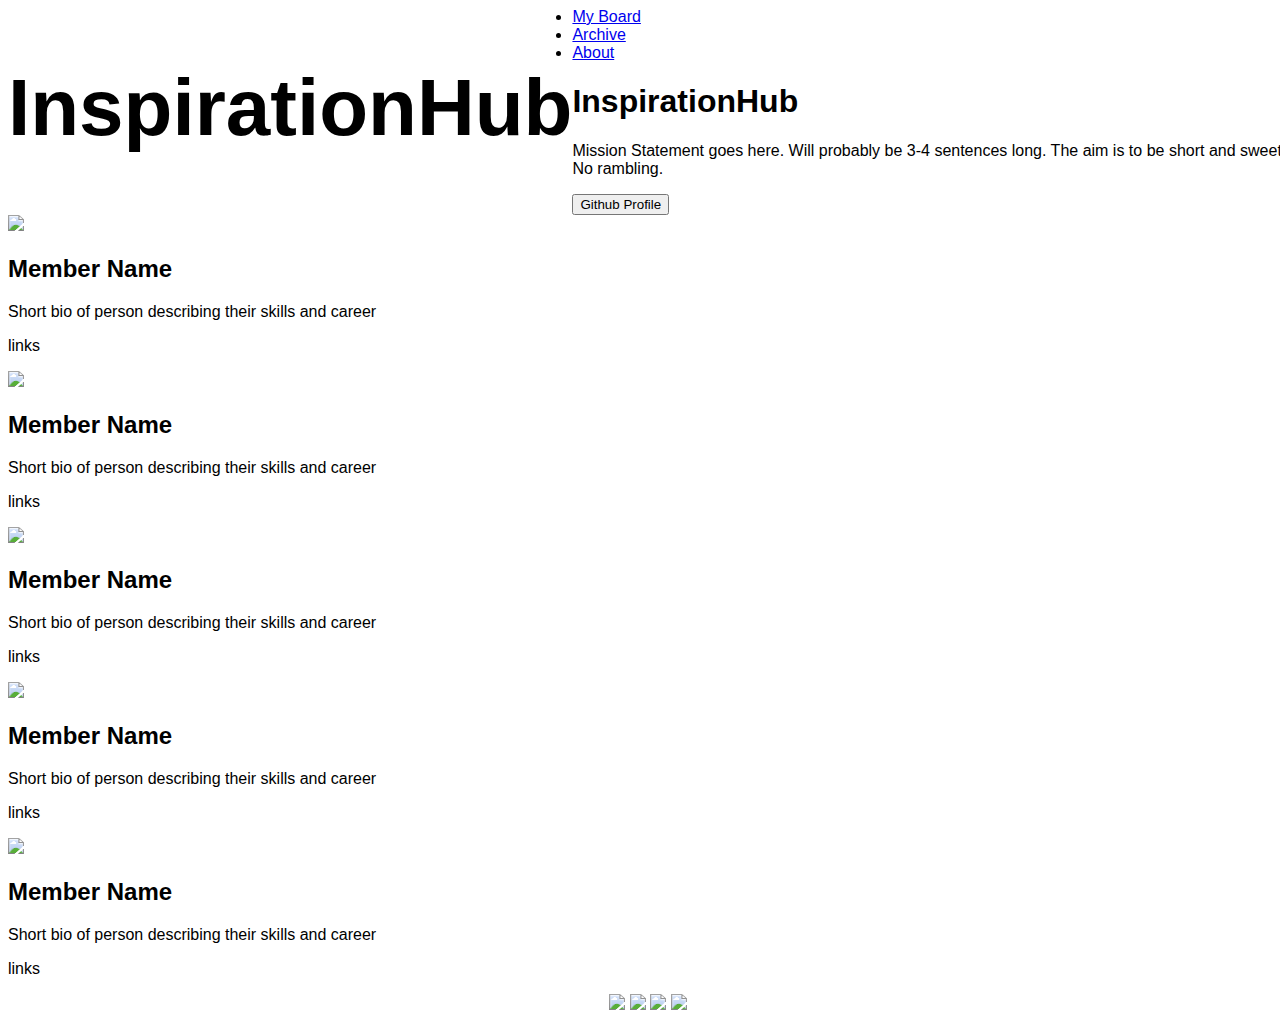
==== about.html @ e668d847 "Merge pull request #18 from peterjast/style" ====
<!DOCTYPE html>
<html lang="en">
<head>
  <header>
    <h1>InspirationHub</h1>
    <li id="my board"><a href="my-board.html">My Board</a></li>
    <li id="archive"><a href="archive.html">Archive</a></li>
    <li id="about"><a href="about.html">About</a></li>

</header>

    <meta charset="UTF-8">
    <meta http-equiv="X-UA-Compatible" content="IE=edge">
    <meta name="viewport" content="width=device-width, initial-scale=1.0">
    <title>InspirationHub</title>
    <link rel="stylesheet" href="css/reset.css">
    <link href="https://unpkg.com/tailwindcss@^2/dist/tailwind.min.css" rel="stylesheet">
    <link rel="stylesheet" href="css/style.css">
</head>
<body>
    <div class="container w-1/5 mx-auto py-8">
        <header>
        </header>
        <main class="my-8">
          <h1 class="flex w-full mx-auto items-center justify-center my-8 text-6xl font-bold">
            InspirationHub
          </h1>
          <p class="w-full text-xl text-gray-500">
            Mission Statement goes here. Will probably be 3-4 sentences long. The aim is to be short and sweet. No rambling.
          </p>
          <button class="w-2/5 bg-gray-900 text-gray-400 h-16 justify-center mt-8 mb-2" id="github-button">
            Github Profile
          </button>
          </div>
          <div class="flex w-full mx-auto items-center justify-center my-8 mt-2" id="team">
            <div class="flex">
              <img class="self-center w-24" src="https://via.placeholder.com/150" />
              <div class="ml-4">
                <h2 class="text-2xl" id="member-name">Member Name</h2>
                <p class="text-l text-gray-500">Short bio of person describing their skills and career</p>
                <p class="text-l">links</p>
              </div>
            </div>
          </div>
          <div class="flex w-full mx-auto items-center justify-center my-8" id="team">
            <div class="flex">
              <img class="self-center w-24" src="https://via.placeholder.com/150" />
              <div class="ml-4">
                <h2 class="text-2xl" id="member-name">Member Name</h2>
                <p class="text-l text-gray-500">Short bio of person describing their skills and career</p>
                <p class="text-l">links</p>
              </div>
            </div>
          </div>
          <div class="flex w-full mx-auto items-center justify-center my-8" id="team">
            <div class="flex">
              <img class="self-center w-24" src="https://via.placeholder.com/150" />
              <div class="ml-4">
                <h2 class="text-2xl" id="member-name">Member Name</h2>
                <p class="text-l text-gray-500">Short bio of person describing their skills and career</p>
                <p class="text-l">links</p>
              </div>
            </div>
          </div>
          <div class="flex w-full mx-auto items-center justify-center my-8" id="team">
            <div class="flex">
              <img class="self-center w-24" src="https://via.placeholder.com/150" />
              <div class="ml-4">
                <h2 class="text-2xl" id="member-name">Member Name</h2>
                <p class="text-l text-gray-500">Short bio of person describing their skills and career</p>
                <p class="text-l">links</p>
              </div>
            </div>
          </div>
          <div class="flex w-full mx-auto items-center justify-center my-8" id="team">
            <div class="flex">
              <img class="self-center w-24" src="https://via.placeholder.com/150" />
              <div class="ml-4">
                <h2 class="text-2xl" id="member-name">Member Name</h2>
                <p class="text-l text-gray-500">Short bio of person describing their skills and career</p>
                <p class="text-l">links</p>
              </div>
            </div>
          </div>
        </div>  
        </main>
    </div>
    <script src="app.js"></script>
    <footer>
      <div>
          <img src="img/twitter.png" />
          <img src="img/fb.png" />
          <img src="img/insta.png" />
          <img src="img/git.png" />
      </div>
  </footer>
</body>
</html>
---- css/style.css ----
* {
  font-family: Helvetica, Arial, sans-serif;
}

html, body {
  height: 100%;
  width: 100%;
}

header h1 {
  float: left;
  font-weight: bolder;
  font-size: 500%;
}

footer {
  text-align: center;
}

footer div {
  display: inline;
}

footer img {
  width: 40px;
}
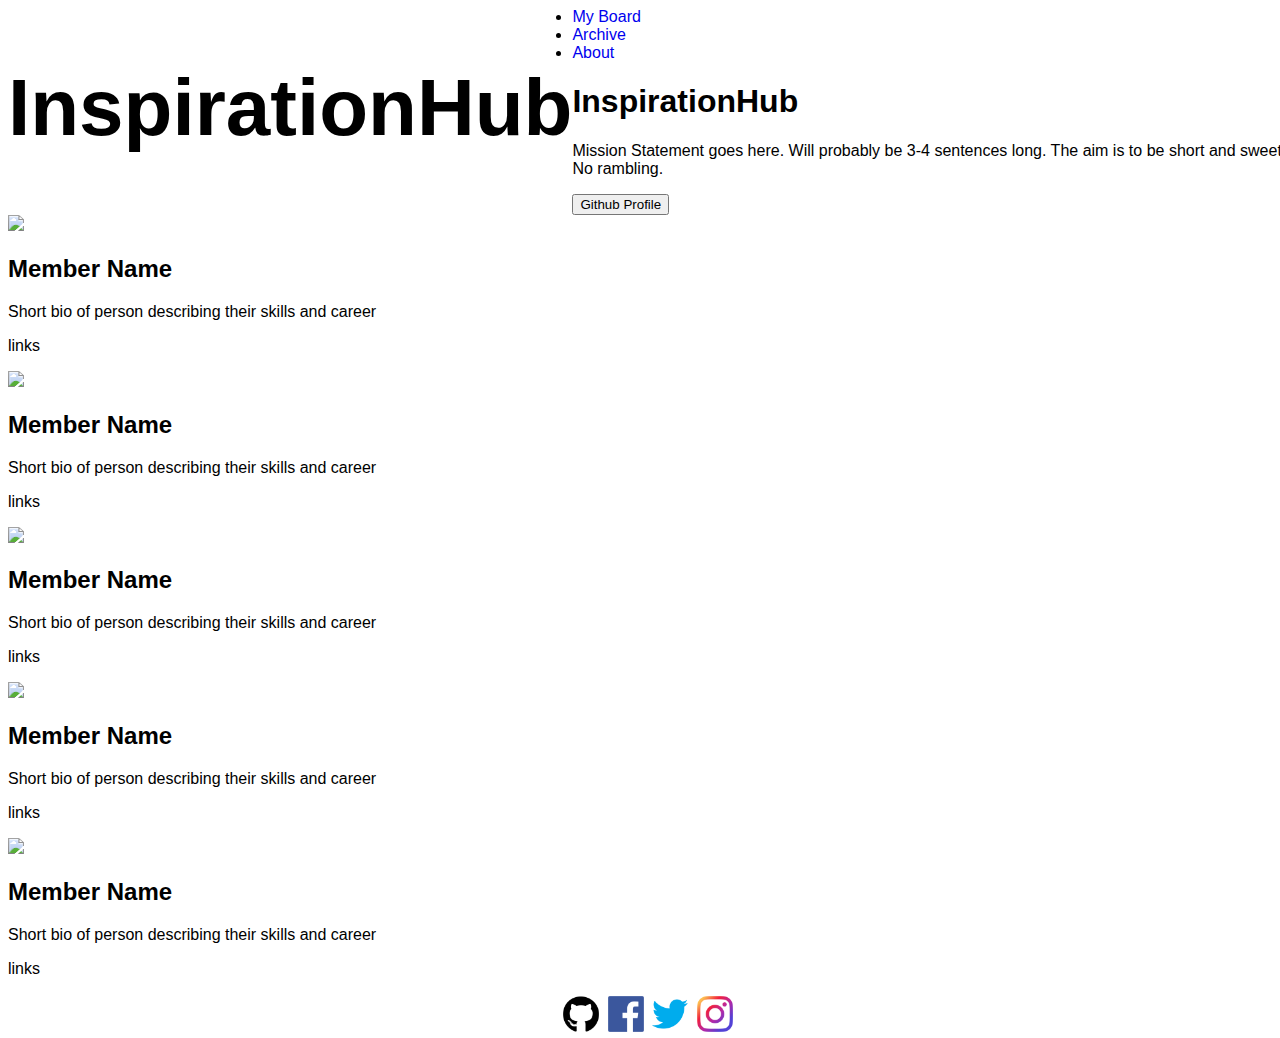
==== commit 11b066a6: "Added link for github icon and updated styling for it." ====
--- a/about.html
+++ b/about.html
@@ -88,10 +88,12 @@
     <script src="app.js"></script>
     <footer>
       <div>
-          <img src="img/twitter.png" />
-          <img src="img/fb.png" />
-          <img src="img/insta.png" />
-          <img src="img/git.png" />
+          <a href="https://github.com/peterjast/inspiration-hub">
+              <img src="images/social-icons/github-icon.png" />
+          </a>
+          <img src="images/social-icons/facebook-icon.png" />
+          <img src="images/social-icons/twitter-icon.png" />
+          <img src="images/social-icons/insta-icon.png" />
       </div>
   </footer>
 </body>
--- a/css/style.css
+++ b/css/style.css
@@ -5,6 +5,10 @@
 html, body {
   height: 100%;
   width: 100%;
+}
+
+a {
+  text-decoration: none;
 }
 
 header h1 {
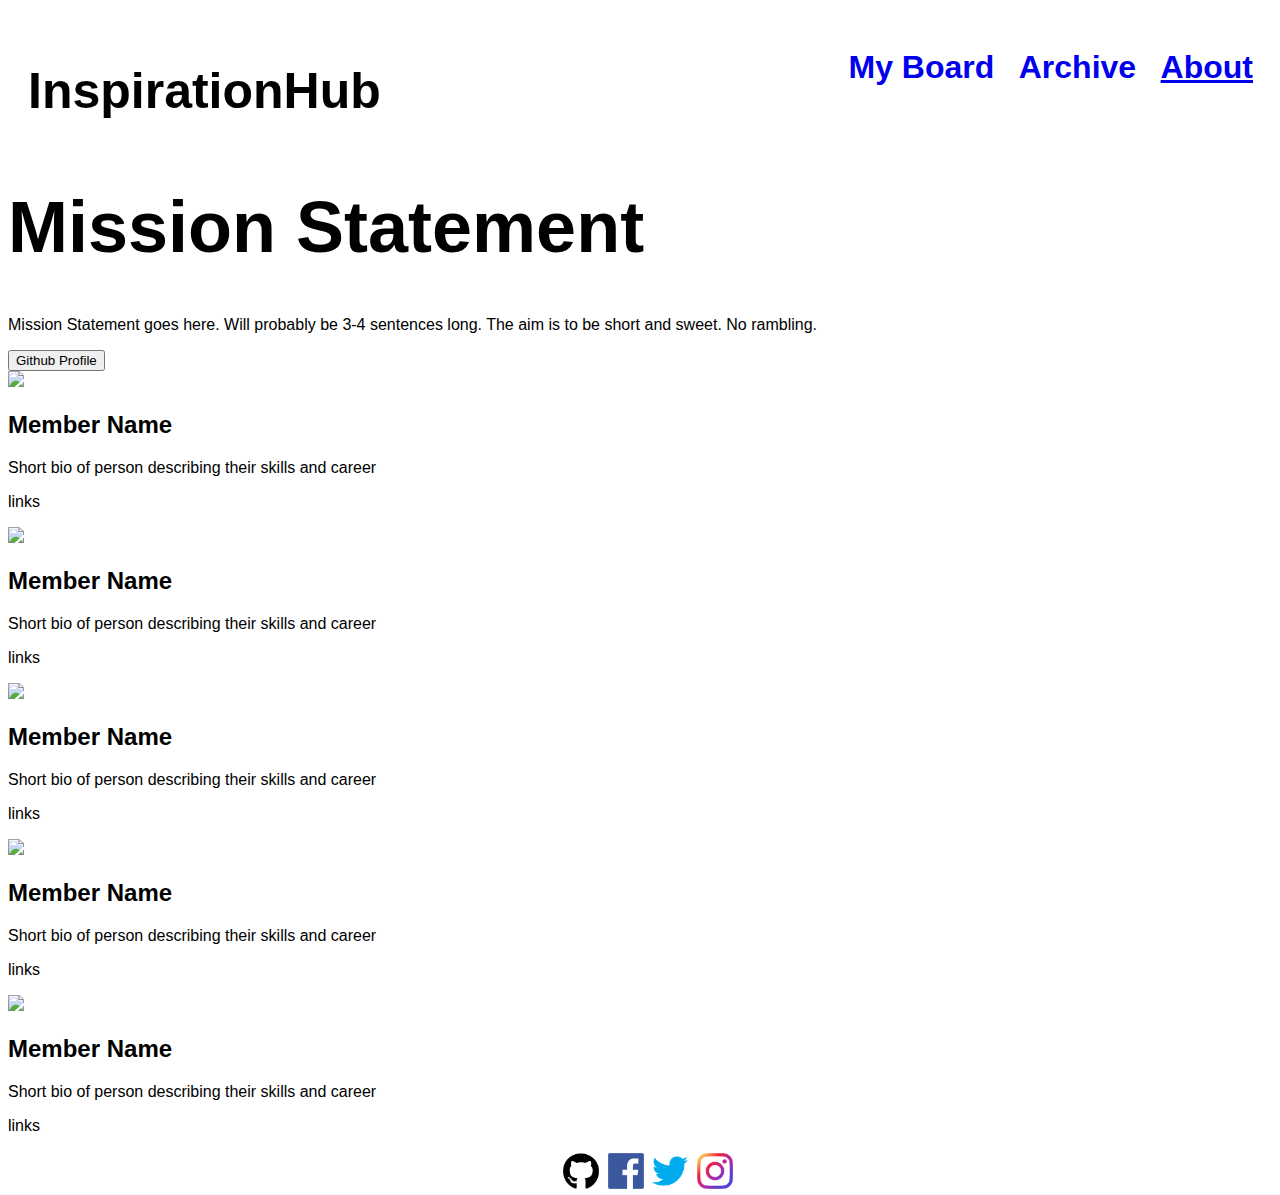
==== commit 90a179b5: "Merge pull request #21 from peterjast/style" ====
--- a/about.html
+++ b/about.html
@@ -1,100 +1,108 @@
 <!DOCTYPE html>
 <html lang="en">
+
 <head>
+  <meta charset="UTF-8">
+  <meta http-equiv="X-UA-Compatible" content="IE=edge">
+  <meta name="viewport" content="width=device-width, initial-scale=1.0">
+  <title>InspirationHub</title>
+  <link rel="stylesheet" href="css/reset.css">
+  <link rel="stylesheet" href="css/style.css">
+  <link rel="stylesheet" href="css/about.css">
+</head>
+
+<body>
+
   <header>
     <h1>InspirationHub</h1>
-    <li id="my board"><a href="my-board.html">My Board</a></li>
-    <li id="archive"><a href="archive.html">Archive</a></li>
-    <li id="about"><a href="about.html">About</a></li>
+    <ul>
+      <li id="my board"><a href="my-board.html">My Board</a></li>
+      <li id="archive"><a href="archive.html">Archive</a></li>
+      <li id="about"><a class="current-page" href="about.html">About</a></li>
+    </ul>
+  </header>
 
-</header>
+  <main class="my-8">
+    <div>
+      <h1 id="mission-title">
+        Mission Statement
+      </h1>
+      <p>
+        Mission Statement goes here. Will probably be 3-4 sentences long. The aim is to be short and sweet. No rambling.
+      </p>
+      <button id="github-button">
+        Github Profile
+      </button>
+    </div>
 
-    <meta charset="UTF-8">
-    <meta http-equiv="X-UA-Compatible" content="IE=edge">
-    <meta name="viewport" content="width=device-width, initial-scale=1.0">
-    <title>InspirationHub</title>
-    <link rel="stylesheet" href="css/reset.css">
-    <link href="https://unpkg.com/tailwindcss@^2/dist/tailwind.min.css" rel="stylesheet">
-    <link rel="stylesheet" href="css/style.css">
-</head>
-<body>
-    <div class="container w-1/5 mx-auto py-8">
-        <header>
-        </header>
-        <main class="my-8">
-          <h1 class="flex w-full mx-auto items-center justify-center my-8 text-6xl font-bold">
-            InspirationHub
-          </h1>
-          <p class="w-full text-xl text-gray-500">
-            Mission Statement goes here. Will probably be 3-4 sentences long. The aim is to be short and sweet. No rambling.
-          </p>
-          <button class="w-2/5 bg-gray-900 text-gray-400 h-16 justify-center mt-8 mb-2" id="github-button">
-            Github Profile
-          </button>
-          </div>
-          <div class="flex w-full mx-auto items-center justify-center my-8 mt-2" id="team">
-            <div class="flex">
-              <img class="self-center w-24" src="https://via.placeholder.com/150" />
-              <div class="ml-4">
-                <h2 class="text-2xl" id="member-name">Member Name</h2>
-                <p class="text-l text-gray-500">Short bio of person describing their skills and career</p>
-                <p class="text-l">links</p>
-              </div>
-            </div>
-          </div>
-          <div class="flex w-full mx-auto items-center justify-center my-8" id="team">
-            <div class="flex">
-              <img class="self-center w-24" src="https://via.placeholder.com/150" />
-              <div class="ml-4">
-                <h2 class="text-2xl" id="member-name">Member Name</h2>
-                <p class="text-l text-gray-500">Short bio of person describing their skills and career</p>
-                <p class="text-l">links</p>
-              </div>
-            </div>
-          </div>
-          <div class="flex w-full mx-auto items-center justify-center my-8" id="team">
-            <div class="flex">
-              <img class="self-center w-24" src="https://via.placeholder.com/150" />
-              <div class="ml-4">
-                <h2 class="text-2xl" id="member-name">Member Name</h2>
-                <p class="text-l text-gray-500">Short bio of person describing their skills and career</p>
-                <p class="text-l">links</p>
-              </div>
-            </div>
-          </div>
-          <div class="flex w-full mx-auto items-center justify-center my-8" id="team">
-            <div class="flex">
-              <img class="self-center w-24" src="https://via.placeholder.com/150" />
-              <div class="ml-4">
-                <h2 class="text-2xl" id="member-name">Member Name</h2>
-                <p class="text-l text-gray-500">Short bio of person describing their skills and career</p>
-                <p class="text-l">links</p>
-              </div>
-            </div>
-          </div>
-          <div class="flex w-full mx-auto items-center justify-center my-8" id="team">
-            <div class="flex">
-              <img class="self-center w-24" src="https://via.placeholder.com/150" />
-              <div class="ml-4">
-                <h2 class="text-2xl" id="member-name">Member Name</h2>
-                <p class="text-l text-gray-500">Short bio of person describing their skills and career</p>
-                <p class="text-l">links</p>
-              </div>
-            </div>
-          </div>
-        </div>  
-        </main>
+    <div id="team">
+      <div>
+        <img src="https://via.placeholder.com/150" />
+        <div>
+          <h2 id="member-name">Member Name</h2>
+          <p>Short bio of person describing their skills and career</p>
+          <p>links</p>
+        </div>
+      </div>
     </div>
-    <script src="app.js"></script>
-    <footer>
+
+    <div id="team">
       <div>
-          <a href="https://github.com/peterjast/inspiration-hub">
-              <img src="images/social-icons/github-icon.png" />
-          </a>
-          <img src="images/social-icons/facebook-icon.png" />
-          <img src="images/social-icons/twitter-icon.png" />
-          <img src="images/social-icons/insta-icon.png" />
+        <img src="https://via.placeholder.com/150" />
+        <div>
+          <h2 id="member-name">Member Name</h2>
+          <p>Short bio of person describing their skills and career</p>
+          <p>links</p>
+        </div>
       </div>
+    </div>
+
+    <div id="team">
+      <div>
+        <img src="https://via.placeholder.com/150" />
+        <div>
+          <h2 id="member-name">Member Name</h2>
+          <p>Short bio of person describing their skills and career</p>
+          <p>links</p>
+        </div>
+      </div>
+    </div>
+
+    <div id="team">
+      <div>
+        <img src="https://via.placeholder.com/150" />
+        <div>
+          <h2 id="member-name">Member Name</h2>
+          <p>Short bio of person describing their skills and career</p>
+          <p>links</p>
+        </div>
+      </div>
+    </div>
+
+    <div id="team">
+      <div>
+        <img src="https://via.placeholder.com/150" />
+        <div>
+          <h2 id="member-name">Member Name</h2>
+          <p>Short bio of person describing their skills and career</p>
+          <p>links</p>
+        </div>
+      </div>
+    </div>
+
+  </main>
+
+  <footer>
+    <div>
+      <a href="https://github.com/peterjast/inspiration-hub">
+        <img src="images/social-icons/github-icon.png" />
+      </a>
+      <img src="images/social-icons/facebook-icon.png" />
+      <img src="images/social-icons/twitter-icon.png" />
+      <img src="images/social-icons/insta-icon.png" />
+    </div>
   </footer>
+  <script src="js/app.js"></script>
 </body>
+
 </html>--- a/css/style.css
+++ b/css/style.css
@@ -9,12 +9,45 @@
 
 a {
   text-decoration: none;
+  font-family: Helvetica, Arial, sans-serif;
+}
+
+header {
+  height: 100px;
+  padding-bottom: 30px;
 }
 
 header h1 {
   float: left;
   font-weight: bolder;
-  font-size: 500%;
+  font-size: 50px;
+  padding: 20px;
+}
+
+header ul {
+  float: right;
+  padding: 25px;
+}
+
+header li {
+  display: inline;
+  font-size: 32px;
+  padding: 10px;
+  font-weight: bold;
+}
+
+header a:visited {
+  color: rgb(0, 0, 0);
+}
+
+header a:hover {
+  color: rgb(0, 131, 201);
+  text-shadow: 0 0 .65px rgb(0, 131, 201), 0 0 .65px rgb(0, 131, 201);
+}
+
+.current-page {
+  text-decoration: underline;
+  font-weight: bolder;
 }
 
 footer {
--- a/css/about.css
+++ b/css/about.css
@@ -0,0 +1,3 @@
+#mission-title {
+  font-size: 72px;
+}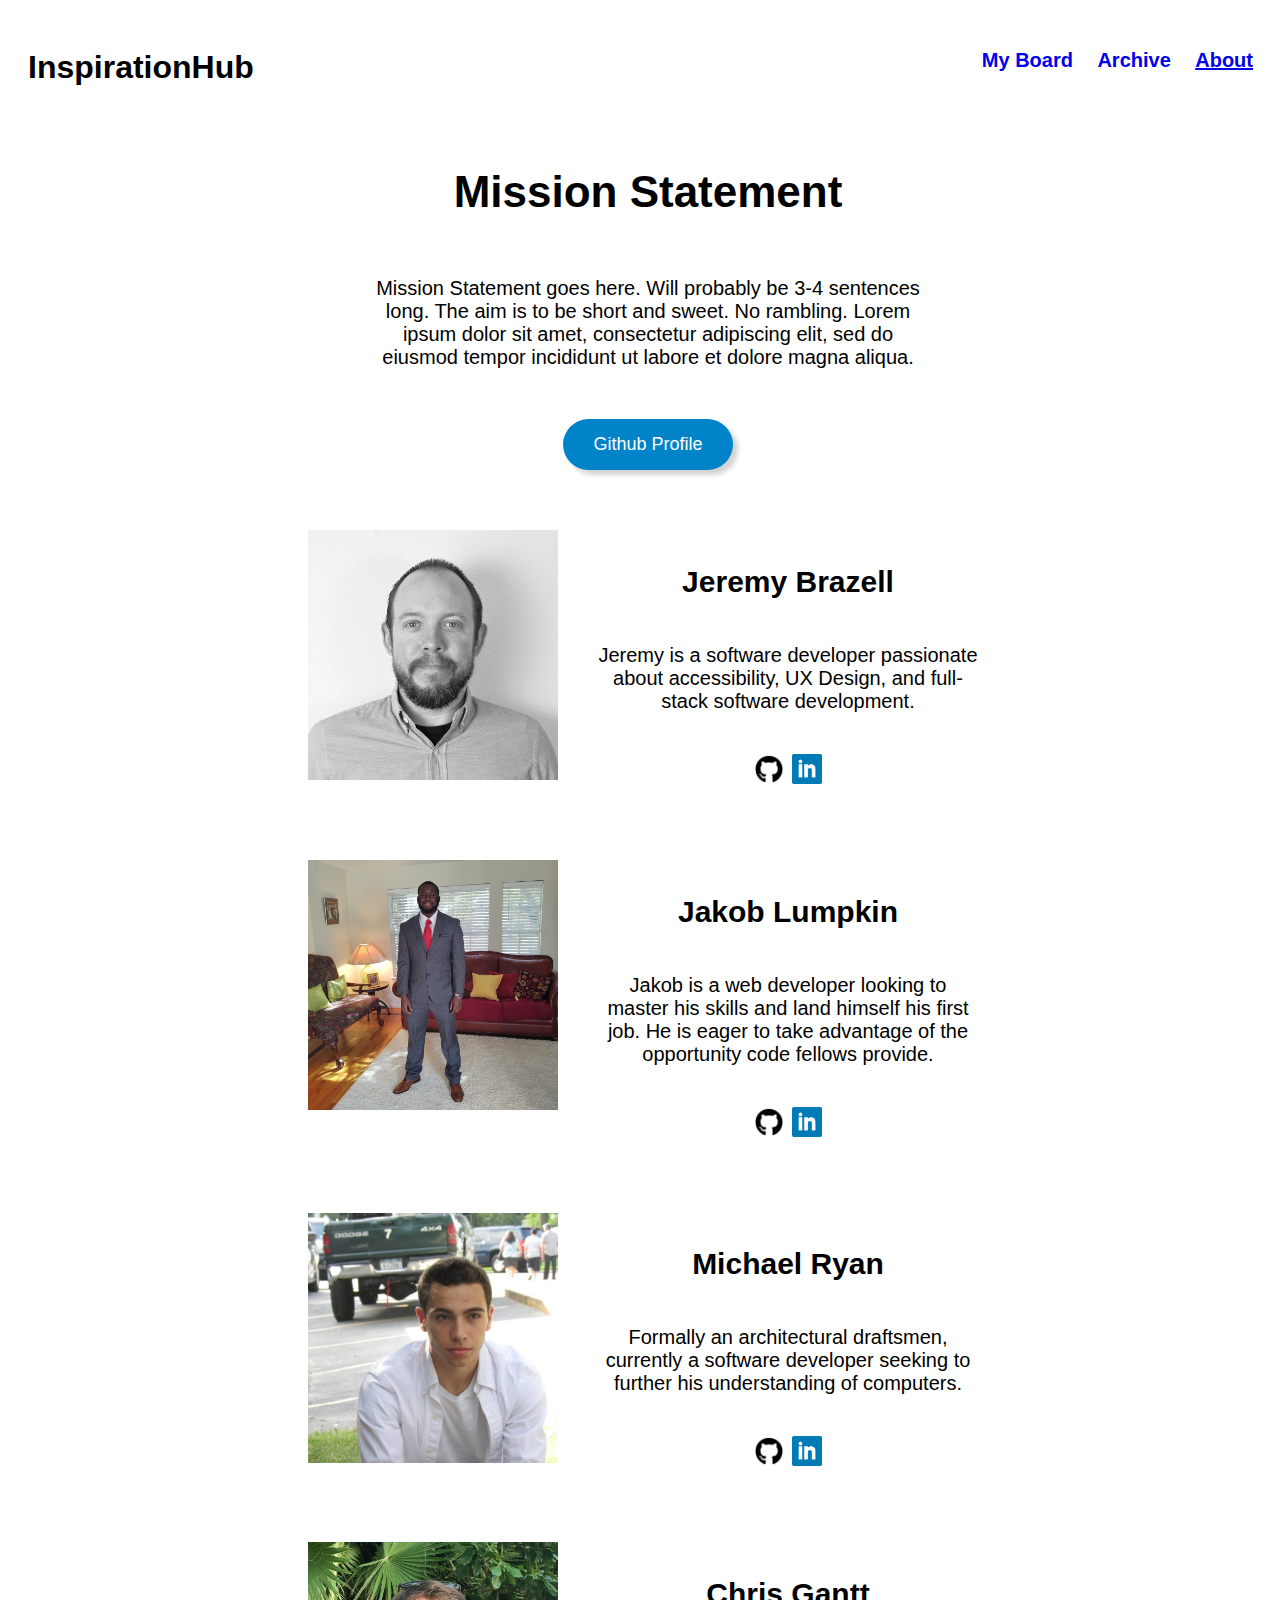
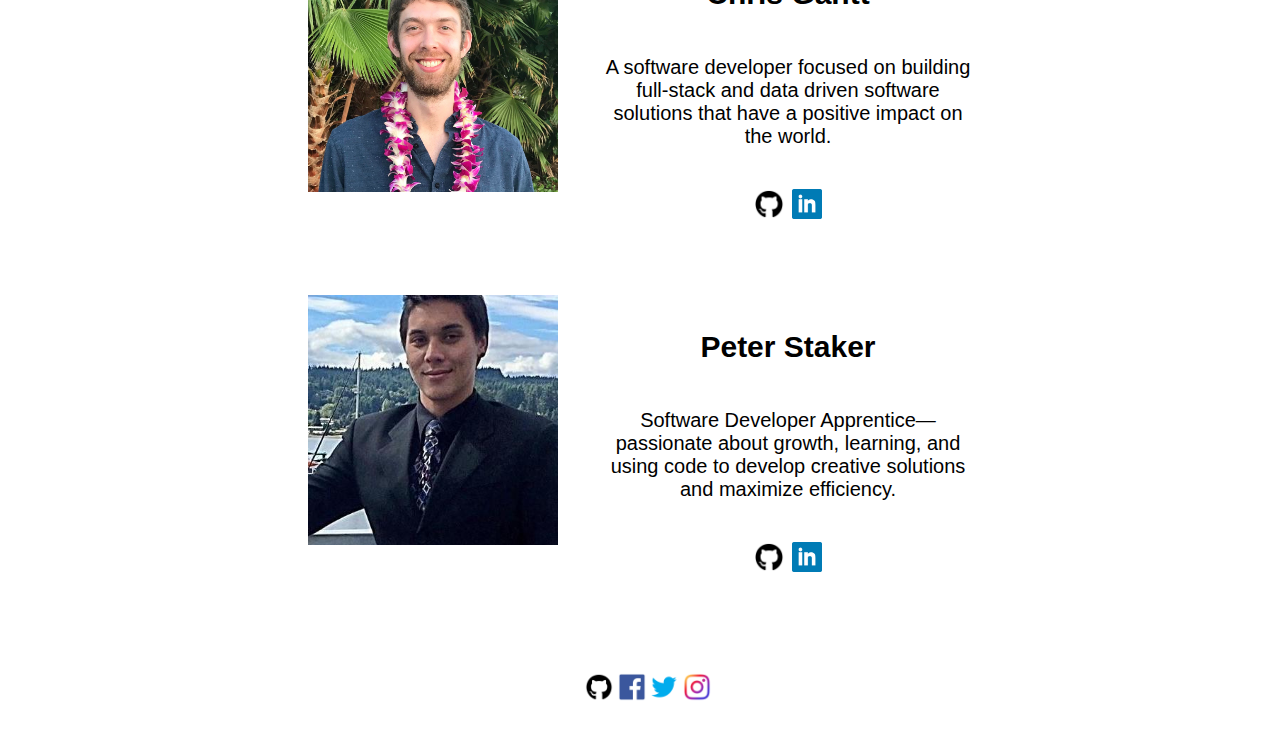
==== commit c8fdf5b4: "Merge pull request #27 from peterjast/about-style" ====
--- a/about.html
+++ b/about.html
@@ -22,79 +22,111 @@
     </ul>
   </header>
 
-  <main class="my-8">
-    <div>
-      <h1 id="mission-title">
+  <main>
+    <div id='mission'>
+      <h1>
         Mission Statement
       </h1>
       <p>
         Mission Statement goes here. Will probably be 3-4 sentences long. The aim is to be short and sweet. No rambling.
+        Lorem ipsum dolor sit amet, consectetur adipiscing elit, sed do eiusmod tempor incididunt ut labore et dolore
+        magna aliqua.
       </p>
-      <button id="github-button">
-        Github Profile
-      </button>
+      <a href="https://github.com/peterjast/inspiration-hub" target="_blank">
+        <button>Github Profile</button>
+      </a>
     </div>
 
-    <div id="team">
-      <div>
-        <img src="https://via.placeholder.com/150" />
-        <div>
-          <h2 id="member-name">Member Name</h2>
-          <p>Short bio of person describing their skills and career</p>
-          <p>links</p>
+    <section>
+      <div class="team-member">
+        <img class="profile-img" src="images/team/jeremy.jpg" />
+        <div class="member-description">
+          <h2>Jeremy Brazell</h2>
+          <p>Jeremy is a software developer passionate about accessibility, UX Design, and full-stack software development.</p>
+          <p>
+            <a href="https://github.com/jeremywbrazell" target="_blank">
+              <img src="images/social-icons/github-icon.png" />
+            </a>
+            <a href="https://www.linkedin.com/in/jeremywbrazell/" target="_blank">
+              <img src="images/social-icons/linkedin-icon.png" />
+            </a>
+          </p>
         </div>
       </div>
-    </div>
 
-    <div id="team">
-      <div>
-        <img src="https://via.placeholder.com/150" />
-        <div>
-          <h2 id="member-name">Member Name</h2>
-          <p>Short bio of person describing their skills and career</p>
-          <p>links</p>
+      <div class="team-member">
+        <img class="profile-img" src="images/team/jakob.jpg" />
+        <div class="member-description">
+          <h2>Jakob Lumpkin</h2>
+          <p>Jakob is a web developer looking to master his skills and land himself his first job. He is eager to take
+            advantage of the opportunity code fellows provide.</p>
+          <p>
+            <a href="https://github.com/jakoblumpkin" target="_blank">
+              <img src="images/social-icons/github-icon.png" />
+            </a>
+            <a href="https://www.linkedin.com/in/jakob-lumpkin-541541184/" target="_blank">
+              <img src="images/social-icons/linkedin-icon.png" />
+            </a>
+          </p>
         </div>
       </div>
-    </div>
 
-    <div id="team">
-      <div>
-        <img src="https://via.placeholder.com/150" />
-        <div>
-          <h2 id="member-name">Member Name</h2>
-          <p>Short bio of person describing their skills and career</p>
-          <p>links</p>
+      <div class="team-member">
+        <img class="profile-img" src="images/team/michael.jpg" />
+        <div class="member-description">
+          <h2>Michael Ryan</h2>
+          <p>Formally an architectural draftsmen, currently a software developer seeking to further his understanding of
+            computers.</p>
+          <p>
+            <a href="https://github.com/Michaelryan228" target="_blank">
+              <img src="images/social-icons/github-icon.png" />
+            </a>
+            <a href="https://www.linkedin.com/in/michaelanthonyryan/" target="_blank">
+              <img src="images/social-icons/linkedin-icon.png" />
+            </a>
+          </p>
         </div>
       </div>
-    </div>
 
-    <div id="team">
-      <div>
-        <img src="https://via.placeholder.com/150" />
-        <div>
-          <h2 id="member-name">Member Name</h2>
-          <p>Short bio of person describing their skills and career</p>
-          <p>links</p>
+      <div class="team-member">
+        <img class="profile-img" src="images/team/chris.jpg" />
+        <div class="member-description">
+          <h2>Chris Gantt</h2>
+          <p>A software developer focused on building full-stack and data driven software solutions that have a positive
+            impact on the world.</p>
+          <p>
+            <a href="https://github.com/ganttArt" target="_blank">
+              <img src="images/social-icons/github-icon.png" />
+            </a>
+            <a href="https://www.linkedin.com/in/gantt/" target="_blank">
+              <img src="images/social-icons/linkedin-icon.png" />
+            </a>
+          </p>
         </div>
       </div>
-    </div>
 
-    <div id="team">
-      <div>
-        <img src="https://via.placeholder.com/150" />
-        <div>
-          <h2 id="member-name">Member Name</h2>
-          <p>Short bio of person describing their skills and career</p>
-          <p>links</p>
+      <div class="team-member">
+        <img class="profile-img" src="images/team/peter.jpeg" />
+        <div class="member-description">
+          <h2>Peter Staker</h2>
+          <p>Software Developer Apprentice— passionate about growth, learning, and using code to develop creative
+            solutions and maximize efficiency.</p>
+          <p>
+            <a href="https://github.com/peterjast" target="_blank">
+              <img src="images/social-icons/github-icon.png" />
+            </a>
+            <a href="https://www.linkedin.com/in/peterjast/" target="_blank">
+              <img src="images/social-icons/linkedin-icon.png" />
+            </a>
+          </p>
         </div>
       </div>
-    </div>
-
+    </section>
   </main>
 
   <footer>
     <div>
-      <a href="https://github.com/peterjast/inspiration-hub">
+      <a href="https://github.com/peterjast/inspiration-hub" target="_blank">
         <img src="images/social-icons/github-icon.png" />
       </a>
       <img src="images/social-icons/facebook-icon.png" />
--- a/css/style.css
+++ b/css/style.css
@@ -20,7 +20,7 @@
 header h1 {
   float: left;
   font-weight: bolder;
-  font-size: 50px;
+  font-size: 32px;
   padding: 20px;
 }
 
@@ -31,7 +31,7 @@
 
 header li {
   display: inline;
-  font-size: 32px;
+  font-size: 20px;
   padding: 10px;
   font-weight: bold;
 }
@@ -42,7 +42,7 @@
 
 header a:hover {
   color: rgb(0, 131, 201);
-  text-shadow: 0 0 .65px rgb(0, 131, 201), 0 0 .65px rgb(0, 131, 201);
+  text-shadow: 0 0 .5px rgb(0, 131, 201), 0 0 .5px rgb(0, 131, 201);
 }
 
 .current-page {
@@ -59,5 +59,18 @@
 }
 
 footer img {
-  width: 40px;
+  width: 28px;
 }
+
+@media screen and (max-width: 600px) {
+  header li {
+    font-size: 18px;
+    padding: 5px;
+    font-weight: bold;
+  }
+
+  header h1 {
+    font-size: 25px;
+    padding-right: 5px;
+  }
+}
--- a/css/about.css
+++ b/css/about.css
@@ -1,3 +1,111 @@
-#mission-title {
-  font-size: 72px;
-}+body {
+  text-align: -webkit-center;
+}
+
+main {
+  width: 70%;
+}
+
+#mission {
+  margin-bottom: 50px;
+}
+
+#mission h1 {
+  font-size: 44px;
+  padding-bottom: 10px;
+}
+
+#mission p {
+  padding: 20px;
+  font-size: 20px;
+}
+
+#mission button {
+  background-color: rgb(0, 131, 201);
+  color: white;
+  padding: 15px 30px;
+  font-size: 18px;
+  border-radius: 50px;
+  border: none;
+  box-shadow: 5px 5px 5px lightgrey;
+  outline: none;
+  margin: 10px;
+}
+
+.team-member {
+  margin: 40px;
+  display: flex;
+  justify-content: center;
+}
+
+.profile-img {
+  width: 250px;
+  height: 250px;
+  object-fit: cover;
+  padding-right: 30px;
+}
+
+.member-description {
+  float: right;
+  max-width: 400px;
+}
+
+.member-description h2 {
+  font-size: 30px;
+  padding: 10px;
+}
+
+.member-description p {
+  font-size: 20px;
+  padding: 10px;
+}
+
+.member-description img {
+  width: 30px;
+  padding: 1px;
+}
+
+
+footer {
+  padding: 25px;
+}
+
+@media screen and (max-width:924px) {
+  main {
+    width: 100%;
+  }
+
+  #mission {
+    width: 80%;
+  }
+
+  .profile-img {
+    width: 200px;
+    height: 200px;
+  }
+  
+  .member-description h2 {
+    font-size: 24px;
+  }
+  
+  .member-description p {
+    font-size: 18px;
+  }
+}
+
+@media screen and (min-width: 767px) {
+  #mission p {
+    max-width: 546px;
+  }
+}
+
+@media screen and (max-width: 580px) {
+  .member-description h2 {
+    font-size: 18px;
+    padding-bottom: 5px;
+  }
+  
+  .member-description p {
+    font-size: 15px;
+  }
+}
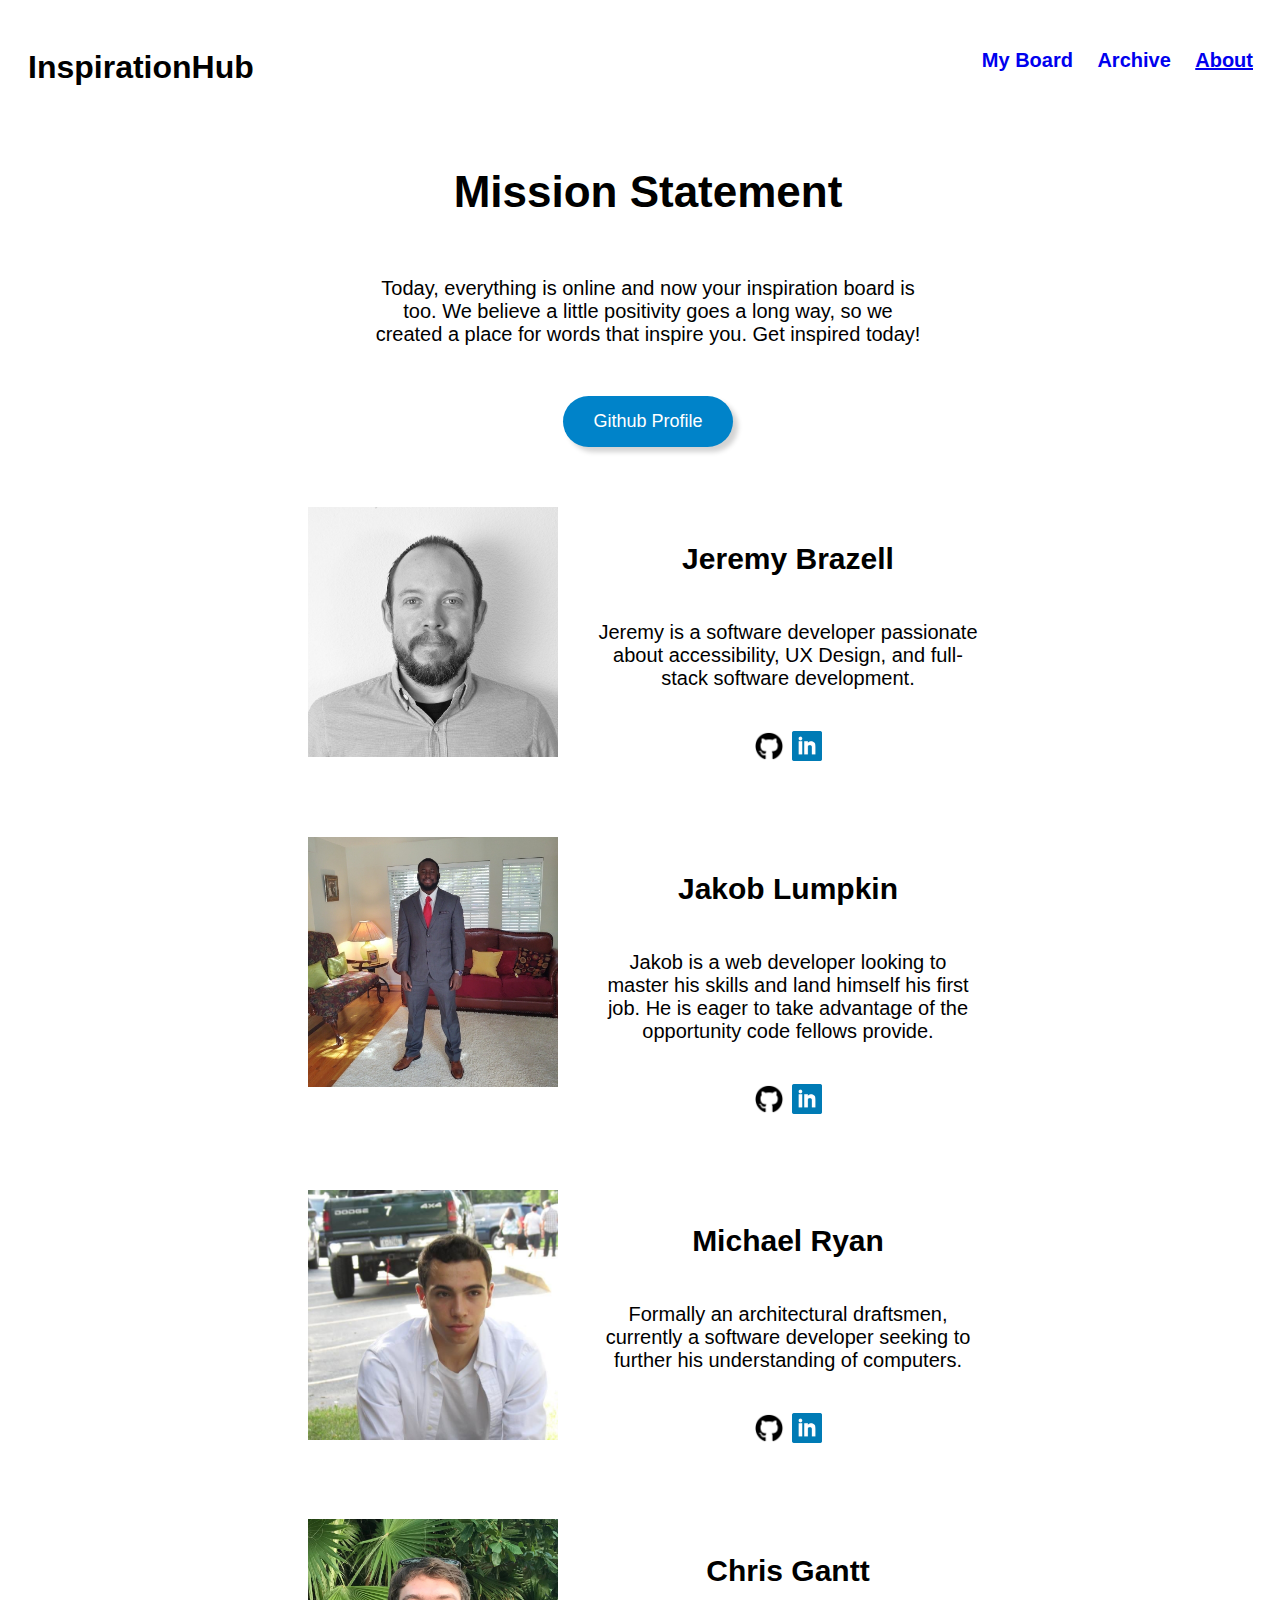
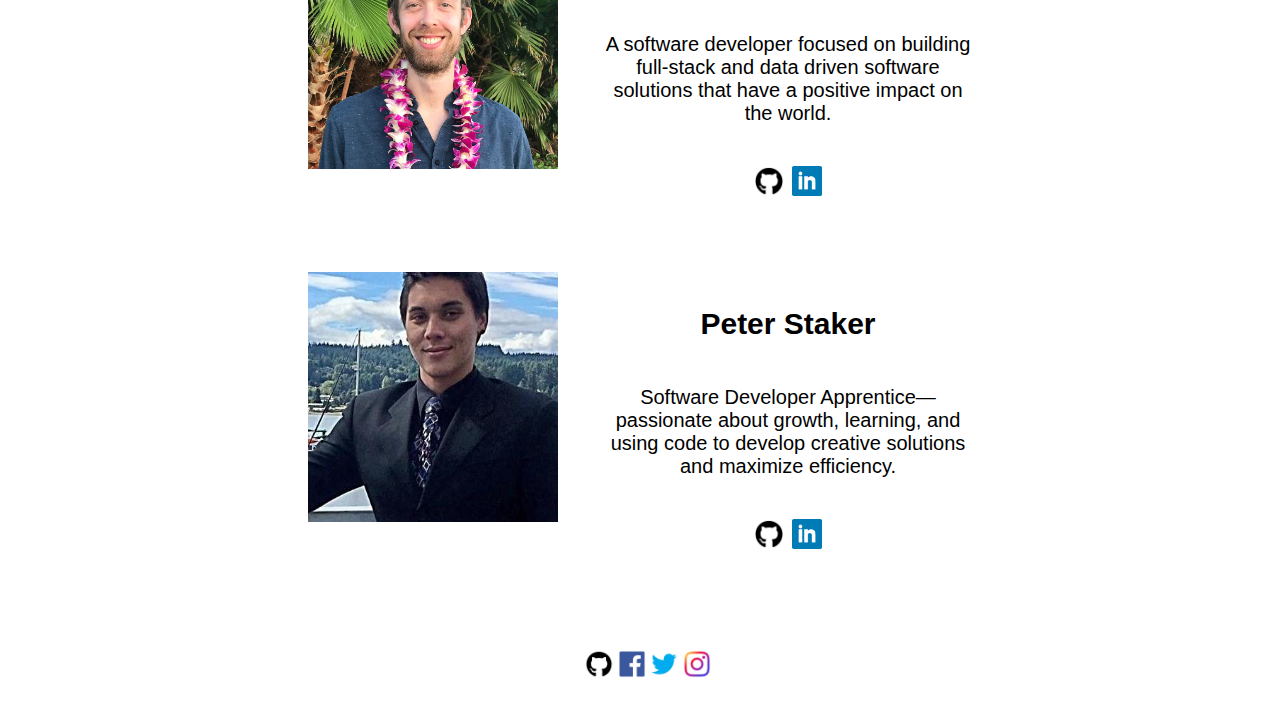
==== commit ab33c33e: "Merge pull request #30 from peterjast/tagline" ====
--- a/about.html
+++ b/about.html
@@ -28,9 +28,8 @@
         Mission Statement
       </h1>
       <p>
-        Mission Statement goes here. Will probably be 3-4 sentences long. The aim is to be short and sweet. No rambling.
-        Lorem ipsum dolor sit amet, consectetur adipiscing elit, sed do eiusmod tempor incididunt ut labore et dolore
-        magna aliqua.
+        Today, everything is online and now your inspiration board is too. We believe a little positivity goes a long
+        way, so we created a place for words that inspire you. Get inspired today!
       </p>
       <a href="https://github.com/peterjast/inspiration-hub" target="_blank">
         <button>Github Profile</button>
@@ -42,7 +41,8 @@
         <img class="profile-img" src="images/team/jeremy.jpg" />
         <div class="member-description">
           <h2>Jeremy Brazell</h2>
-          <p>Jeremy is a software developer passionate about accessibility, UX Design, and full-stack software development.</p>
+          <p>Jeremy is a software developer passionate about accessibility, UX Design, and full-stack software
+            development.</p>
           <p>
             <a href="https://github.com/jeremywbrazell" target="_blank">
               <img src="images/social-icons/github-icon.png" />
--- a/css/style.css
+++ b/css/style.css
@@ -52,6 +52,8 @@
 
 footer {
   text-align: center;
+  padding-top: 600px
+  border: 1px solid red;
 }
 
 footer div {
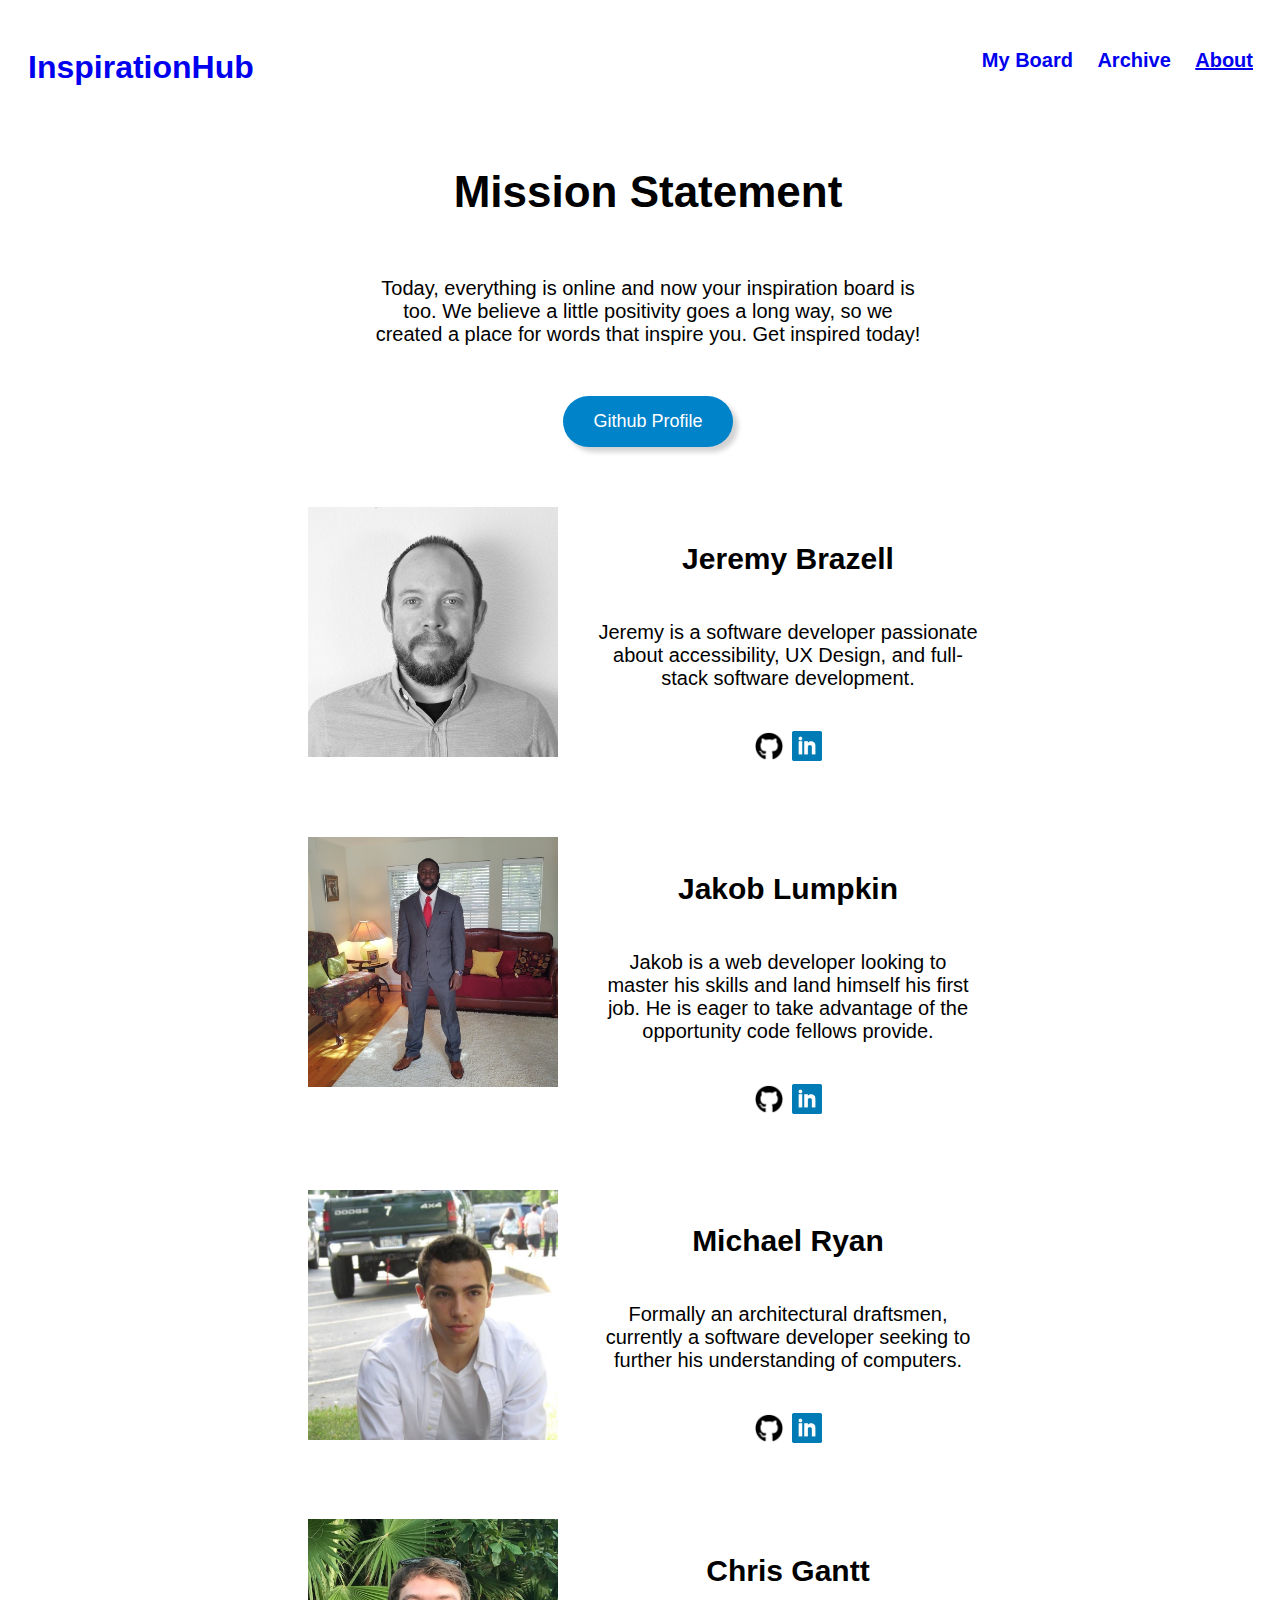
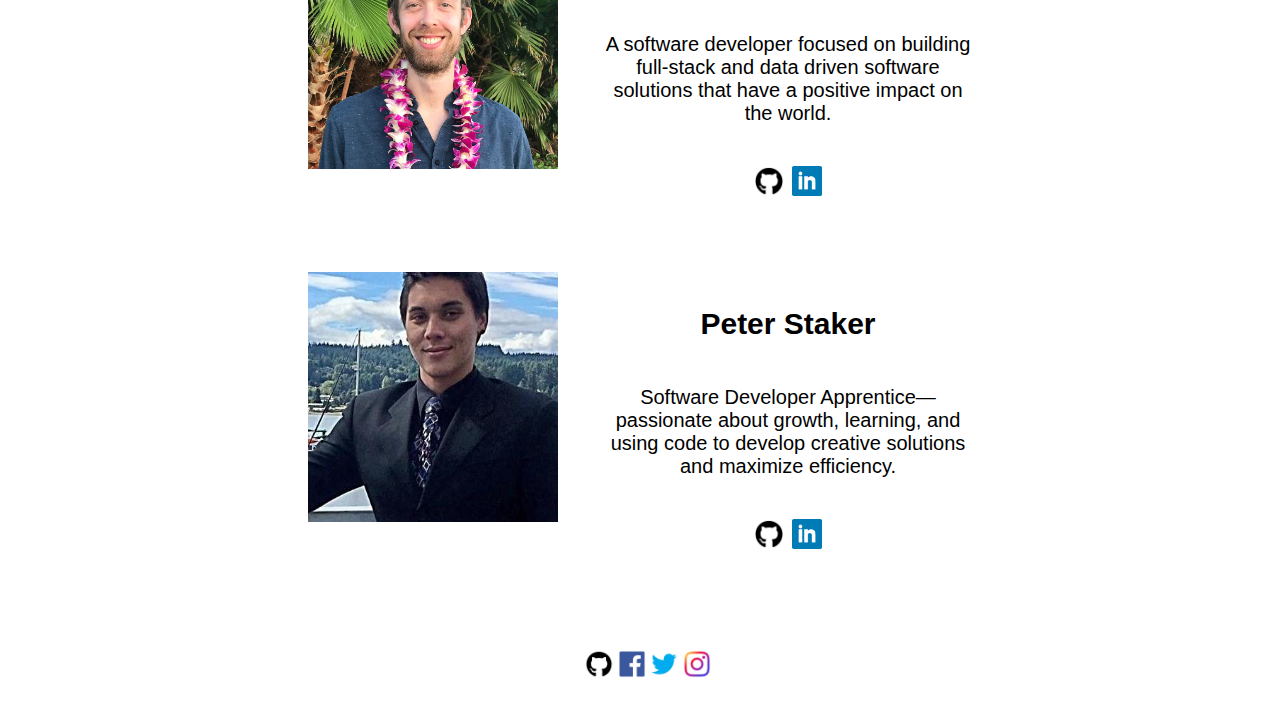
==== commit 79b2a787: "Merge pull request #34 from peterjast/bottoneffect" ====
--- a/about.html
+++ b/about.html
@@ -14,7 +14,7 @@
 <body>
 
   <header>
-    <h1>InspirationHub</h1>
+    <h1><a href="/" class="title">InspirationHub</a></h1>
     <ul>
       <li id="my board"><a href="my-board.html">My Board</a></li>
       <li id="archive"><a href="archive.html">Archive</a></li>
--- a/css/style.css
+++ b/css/style.css
@@ -2,14 +2,19 @@
   font-family: Helvetica, Arial, sans-serif;
 }
 
-html, body {
+html,
+body {
   height: 100%;
   width: 100%;
 }
 
+button:hover{
+  cursor: pointer;
+}
+
 a {
   text-decoration: none;
-  font-family: Helvetica, Arial, sans-serif;
+  /*font-family: Helvetica, Arial, sans-serif;*/
 }
 
 header {
@@ -27,6 +32,7 @@
 header ul {
   float: right;
   padding: 25px;
+
 }
 
 header li {
@@ -34,6 +40,7 @@
   font-size: 20px;
   padding: 10px;
   font-weight: bold;
+  font-family: Helvetica, Arial, sans-serif;
 }
 
 header a:visited {
@@ -42,7 +49,7 @@
 
 header a:hover {
   color: rgb(0, 131, 201);
-  text-shadow: 0 0 .5px rgb(0, 131, 201), 0 0 .5px rgb(0, 131, 201);
+  text-shadow: 0 0 0.5px rgb(0, 131, 201), 0 0 0.5px rgb(0, 131, 201);
 }
 
 .current-page {
@@ -52,8 +59,6 @@
 
 footer {
   text-align: center;
-  padding-top: 600px
-  border: 1px solid red;
 }
 
 footer div {
@@ -76,3 +81,7 @@
     padding-right: 5px;
   }
 }
+
+.title:hover {
+  color: black;
+}--- a/css/about.css
+++ b/css/about.css
@@ -109,3 +109,10 @@
     font-size: 15px;
   }
 }
+
+
+button:active {
+  outline-style: none;
+  box-shadow: 0 1px #666;
+  transform: translateY(1px);
+}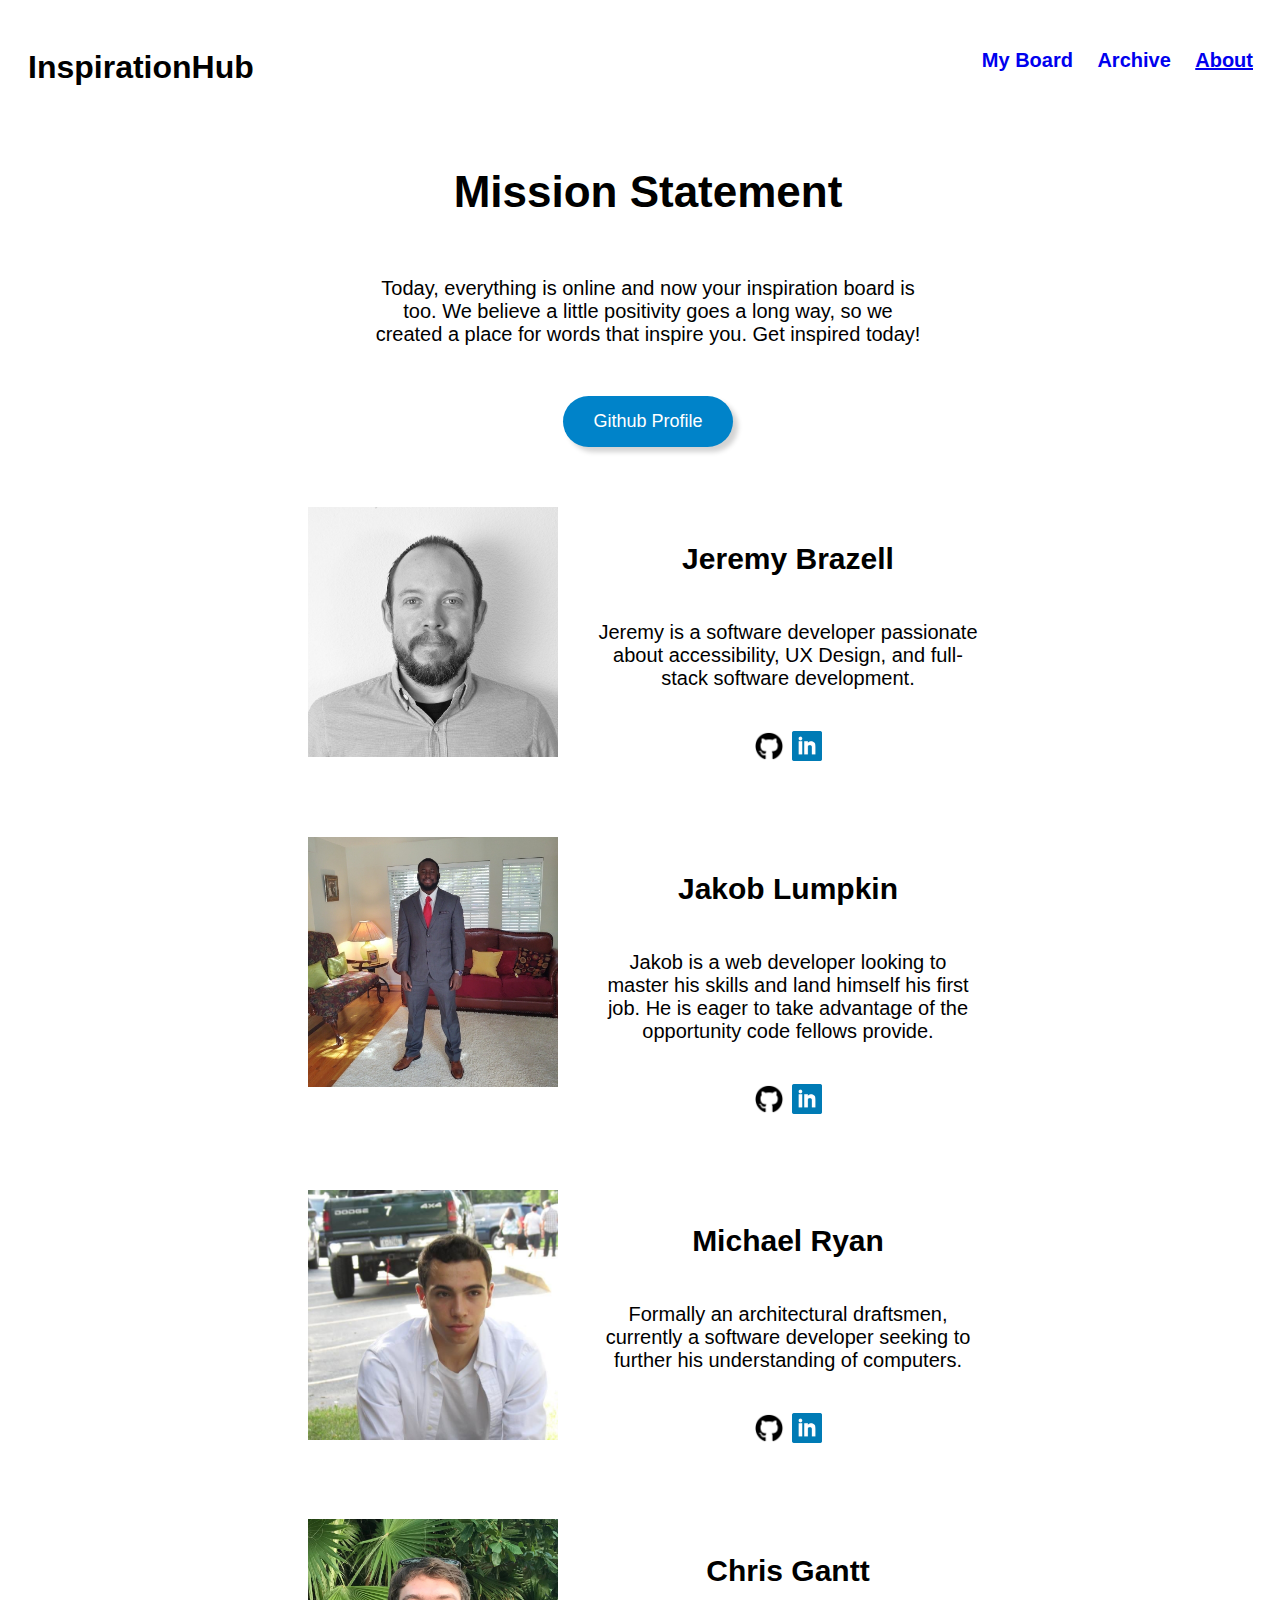
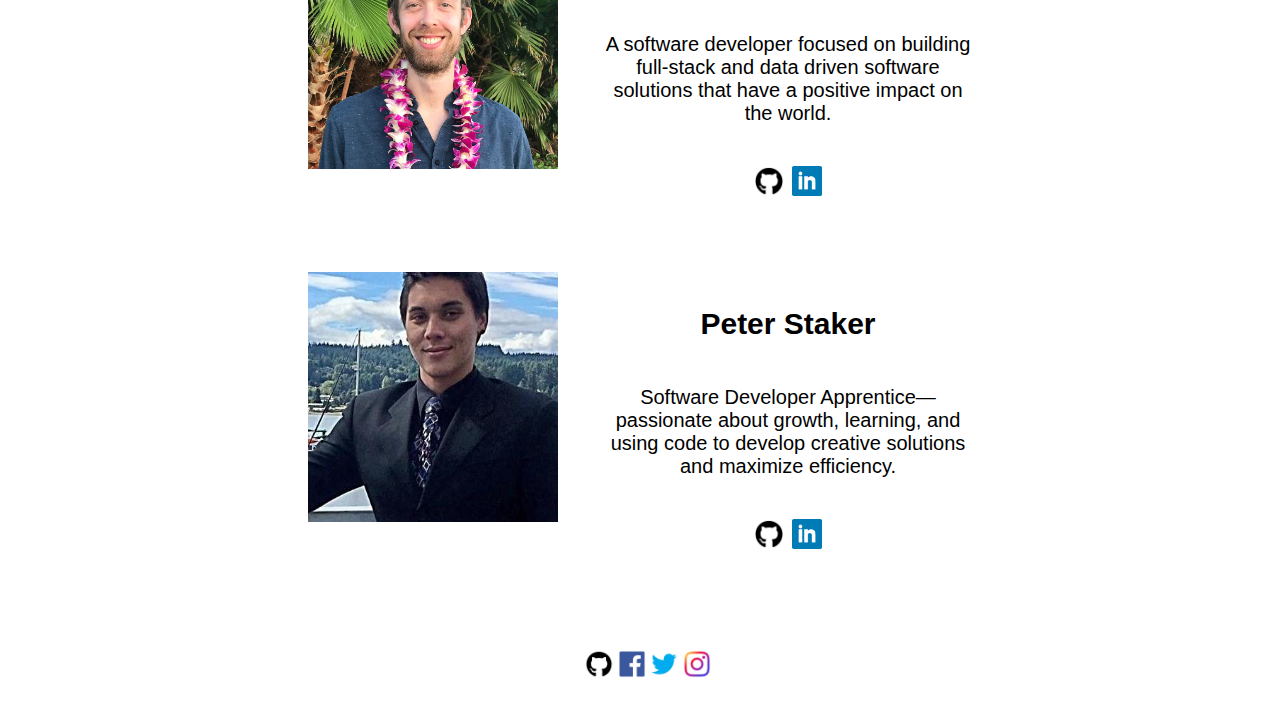
==== commit 2f2bd8ec: "adding links" ====
--- a/about.html
+++ b/about.html
@@ -14,7 +14,7 @@
 <body>
 
   <header>
-    <h1><a href="/" class="title">InspirationHub</a></h1>
+    <h1><a href="index.html" class="title">InspirationHub</a></h1>
     <ul>
       <li id="my board"><a href="my-board.html">My Board</a></li>
       <li id="archive"><a href="archive.html">Archive</a></li>
--- a/css/style.css
+++ b/css/style.css
@@ -84,4 +84,9 @@
 
 .title:hover {
   color: black;
+}
+
+.title{
+  text-decoration: none;
+  color: black;
 }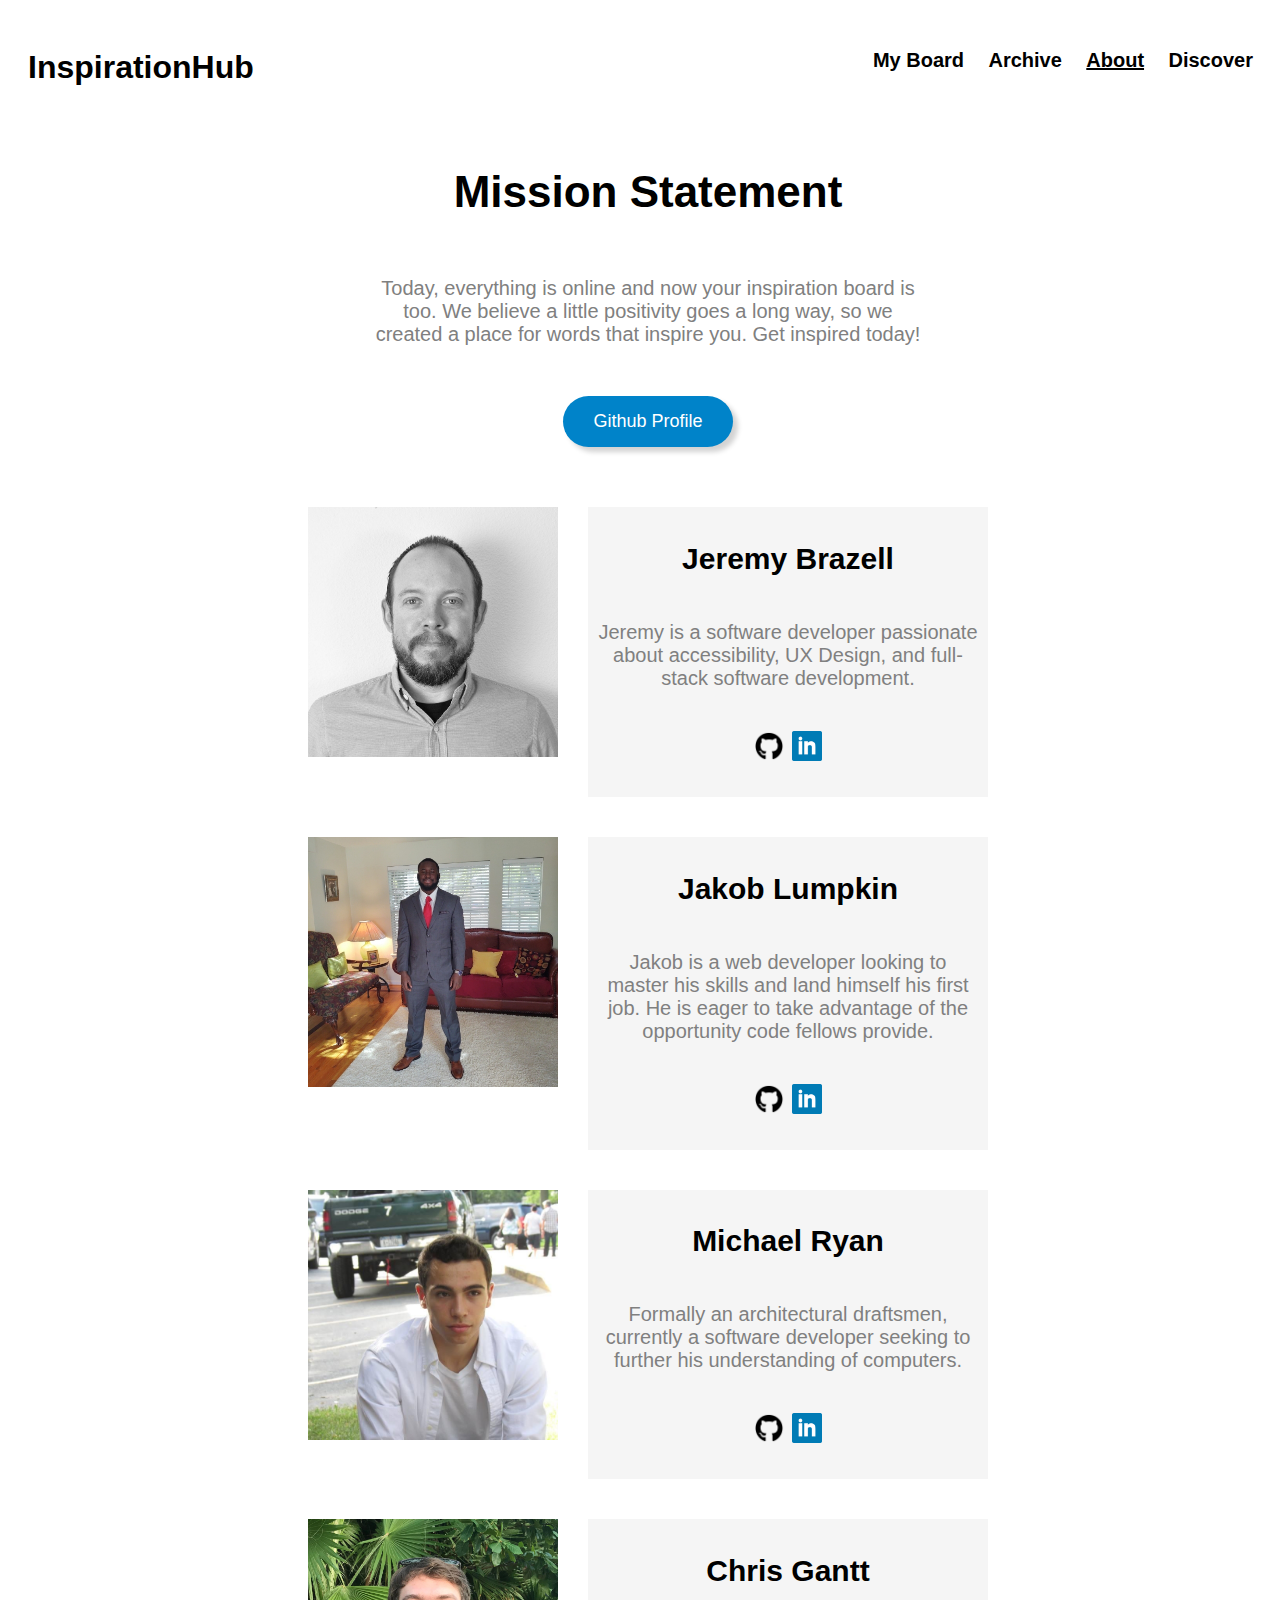
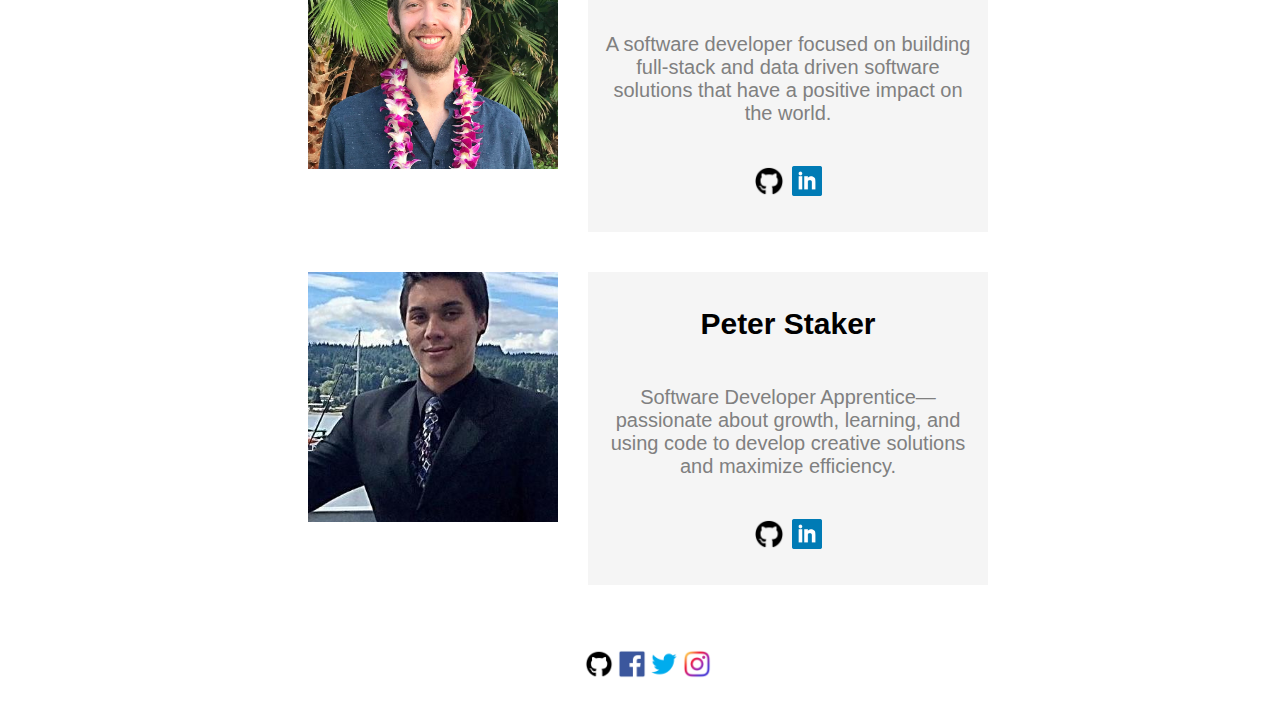
==== commit b0f50bb0: "Made stylistic changes to nav links." ====
--- a/about.html
+++ b/about.html
@@ -19,6 +19,7 @@
       <li id="my board"><a href="my-board.html">My Board</a></li>
       <li id="archive"><a href="archive.html">Archive</a></li>
       <li id="about"><a class="current-page" href="about.html">About</a></li>
+      <li><a href="api.html">Discover</a></li>
     </ul>
   </header>
 
--- a/css/style.css
+++ b/css/style.css
@@ -14,7 +14,12 @@
 
 a {
   text-decoration: none;
-  /*font-family: Helvetica, Arial, sans-serif;*/
+  font-family: Helvetica, Arial, sans-serif;
+  color: black;
+}
+
+a:visited {
+  color: black;
 }
 
 header {
@@ -69,16 +74,21 @@
   width: 28px;
 }
 
-@media screen and (max-width: 600px) {
+@media screen and (max-width: 717px) {
   header li {
-    font-size: 18px;
+    font-size: 15px;
     padding: 5px;
     font-weight: bold;
+  }
+
+  header ul {
+    padding-right: 10px;
   }
 
   header h1 {
     font-size: 25px;
     padding-right: 5px;
+    padding-left: 15px;
   }
 }
 
--- a/css/about.css
+++ b/css/about.css
@@ -36,6 +36,7 @@
   margin: 40px;
   display: flex;
   justify-content: center;
+  
 }
 
 .profile-img {
@@ -48,6 +49,8 @@
 .member-description {
   float: right;
   max-width: 400px;
+  background-color: whitesmoke;
+
 }
 
 .member-description h2 {
@@ -90,6 +93,7 @@
   
   .member-description p {
     font-size: 18px;
+    
   }
 }
 
@@ -115,4 +119,18 @@
   outline-style: none;
   box-shadow: 0 1px #666;
   transform: translateY(1px);
+}
+
+p {
+  font-weight:lighter;
+  color:gray;
+  
+}
+
+h2 {
+  font-weight: bolder;
+}
+
+button:hover {
+  filter: brightness(110%);
 }